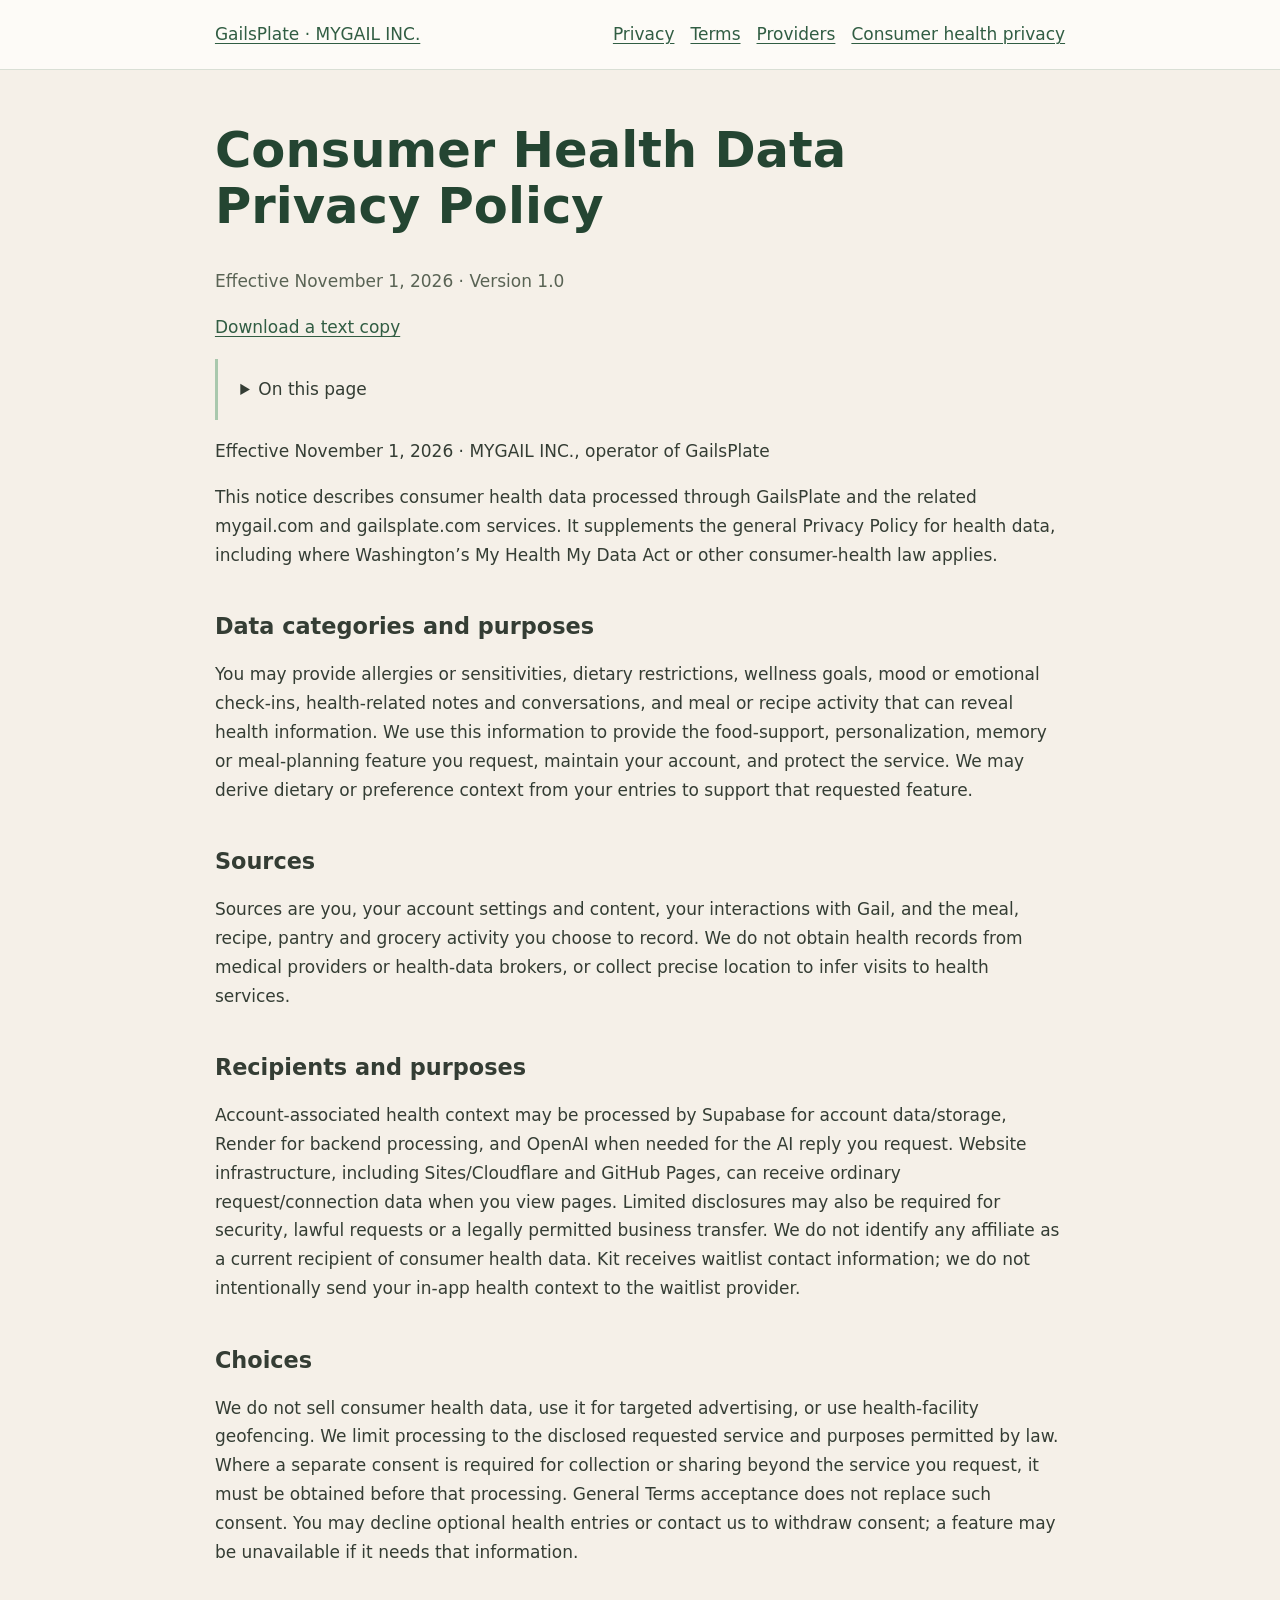
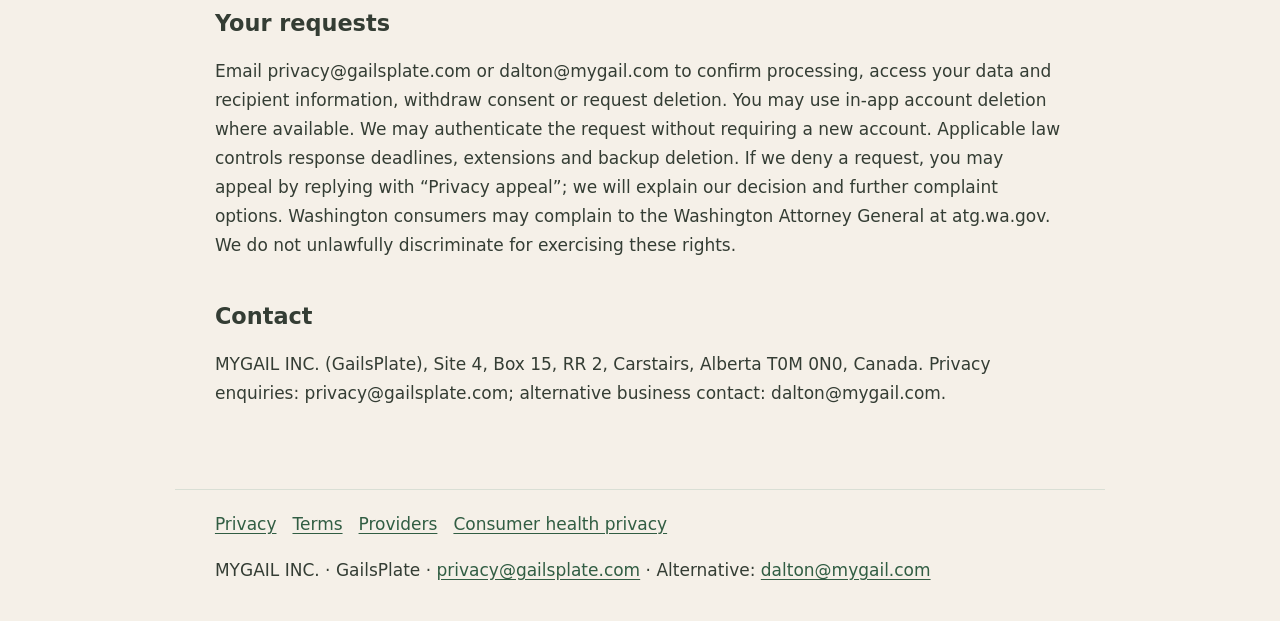
==== consumer-health-privacy/index.html @ 5f6d194d "Publish public MyGail website and November 2026 legal documents" ====
<!doctype html>
<html lang="en"><head><meta charset="utf-8"><meta name="viewport" content="width=device-width,initial-scale=1"><title>Consumer Health Data Privacy Policy | MYGAIL INC.</title><meta name="description" content="Consumer Health Data Privacy Policy for GailsPlate and MYGAIL INC. Effective November 1, 2026."><link rel="canonical" href="https://gailsplate.com/consumer-health-privacy"><link rel="stylesheet" href="/legal-publication.css"></head><body><header><div class="bar"><a href="/">GailsPlate · MYGAIL INC.</a><nav aria-label="Legal navigation"><a href="/privacy.html">Privacy</a><a href="/terms.html">Terms</a><a href="/subprocessors.html">Providers</a><a href="/consumer-health-privacy.html">Consumer health privacy</a></nav></div></header><main><h1>Consumer Health Data Privacy Policy</h1><p class="meta">Effective November 1, 2026 · Version 1.0</p><p class="downloads"><a href="/legal/2026-11-01/consumer-health-privacy.txt" download>Download a text copy</a></p><details class="contents"><summary>On this page</summary><ol><li><a href="#topic-1">Data categories and purposes</a></li><li><a href="#topic-2">Sources</a></li><li><a href="#topic-3">Recipients and purposes</a></li><li><a href="#topic-4">Choices</a></li><li><a href="#topic-5">Your requests</a></li><li><a href="#topic-6">Contact</a></li></ol></details><p>Effective November 1, 2026 · MYGAIL INC., operator of GailsPlate</p>
<p>This notice describes consumer health data processed through GailsPlate and the related mygail.com and gailsplate.com services. It supplements the general Privacy Policy for health data, including where Washington’s My Health My Data Act or other consumer-health law applies.</p>
<h2 id="topic-1">Data categories and purposes</h2>
<p>You may provide allergies or sensitivities, dietary restrictions, wellness goals, mood or emotional check-ins, health-related notes and conversations, and meal or recipe activity that can reveal health information. We use this information to provide the food-support, personalization, memory or meal-planning feature you request, maintain your account, and protect the service. We may derive dietary or preference context from your entries to support that requested feature.</p>
<h2 id="topic-2">Sources</h2>
<p>Sources are you, your account settings and content, your interactions with Gail, and the meal, recipe, pantry and grocery activity you choose to record. We do not obtain health records from medical providers or health-data brokers, or collect precise location to infer visits to health services.</p>
<h2 id="topic-3">Recipients and purposes</h2>
<p>Account-associated health context may be processed by Supabase for account data/storage, Render for backend processing, and OpenAI when needed for the AI reply you request. Website infrastructure, including Sites/Cloudflare and GitHub Pages, can receive ordinary request/connection data when you view pages. Limited disclosures may also be required for security, lawful requests or a legally permitted business transfer. We do not identify any affiliate as a current recipient of consumer health data. Kit receives waitlist contact information; we do not intentionally send your in-app health context to the waitlist provider.</p>
<h2 id="topic-4">Choices</h2>
<p>We do not sell consumer health data, use it for targeted advertising, or use health-facility geofencing. We limit processing to the disclosed requested service and purposes permitted by law. Where a separate consent is required for collection or sharing beyond the service you request, it must be obtained before that processing. General Terms acceptance does not replace such consent. You may decline optional health entries or contact us to withdraw consent; a feature may be unavailable if it needs that information.</p>
<h2 id="topic-5">Your requests</h2>
<p>Email privacy@gailsplate.com or dalton@mygail.com to confirm processing, access your data and recipient information, withdraw consent or request deletion. You may use in-app account deletion where available. We may authenticate the request without requiring a new account. Applicable law controls response deadlines, extensions and backup deletion. If we deny a request, you may appeal by replying with “Privacy appeal”; we will explain our decision and further complaint options. Washington consumers may complain to the Washington Attorney General at atg.wa.gov. We do not unlawfully discriminate for exercising these rights.</p>
<h2 id="topic-6">Contact</h2>
<p>MYGAIL INC. (GailsPlate), Site 4, Box 15, RR 2, Carstairs, Alberta T0M 0N0, Canada. Privacy enquiries: privacy@gailsplate.com; alternative business contact: dalton@mygail.com.</p></main><footer><nav aria-label="Legal navigation"><a href="/privacy.html">Privacy</a><a href="/terms.html">Terms</a><a href="/subprocessors.html">Providers</a><a href="/consumer-health-privacy.html">Consumer health privacy</a></nav><p>MYGAIL INC. · GailsPlate · <a href="mailto:privacy@gailsplate.com">privacy@gailsplate.com</a> · Alternative: <a href="mailto:dalton@mygail.com">dalton@mygail.com</a></p></footer></body></html>
---- legal-publication.css ----
*{box-sizing:border-box}html{scroll-behavior:smooth}body{margin:0;background:#f5f0e8;color:#343d34;font:17px/1.7 system-ui,-apple-system,sans-serif}a{color:#315d43;text-underline-offset:3px}a:focus-visible{outline:3px solid #315d43;outline-offset:4px}.bar,main,footer{max-width:86ch;margin:auto;padding:1.25rem clamp(1rem,4vw,2.5rem)}header{border-bottom:1px solid #d9dfd5;background:#fdfbf7}.bar{display:flex;gap:1rem;justify-content:space-between;align-items:center;flex-wrap:wrap}nav{display:flex;gap:.65rem 1rem;flex-wrap:wrap}h1{font-size:clamp(2rem,5vw,3.1rem);line-height:1.12;color:#244532}h2{margin-top:2.6rem;font-size:1.4rem;line-height:1.35;scroll-margin-top:1rem}h3{margin-top:1.8rem;font-size:1.1rem}p,li{overflow-wrap:anywhere}main{padding-bottom:4rem}.meta{color:#596354}.contents{padding:1rem 1.4rem;border-left:3px solid #a9c8ad}.contents ol{padding-left:1.3rem}footer{border-top:1px solid #d9dfd5}strong{font-weight:650}.legal-bullet{padding-left:1.25rem}.legal-bullet::before{content:'•';margin-left:-1rem;margin-right:.5rem}@media print{header,.contents,.downloads{display:none}body{background:white;color:black;font-size:11pt}main{max-width:none;padding:0}h2,h3{break-after:avoid}a{color:inherit}footer{font-size:9pt}}
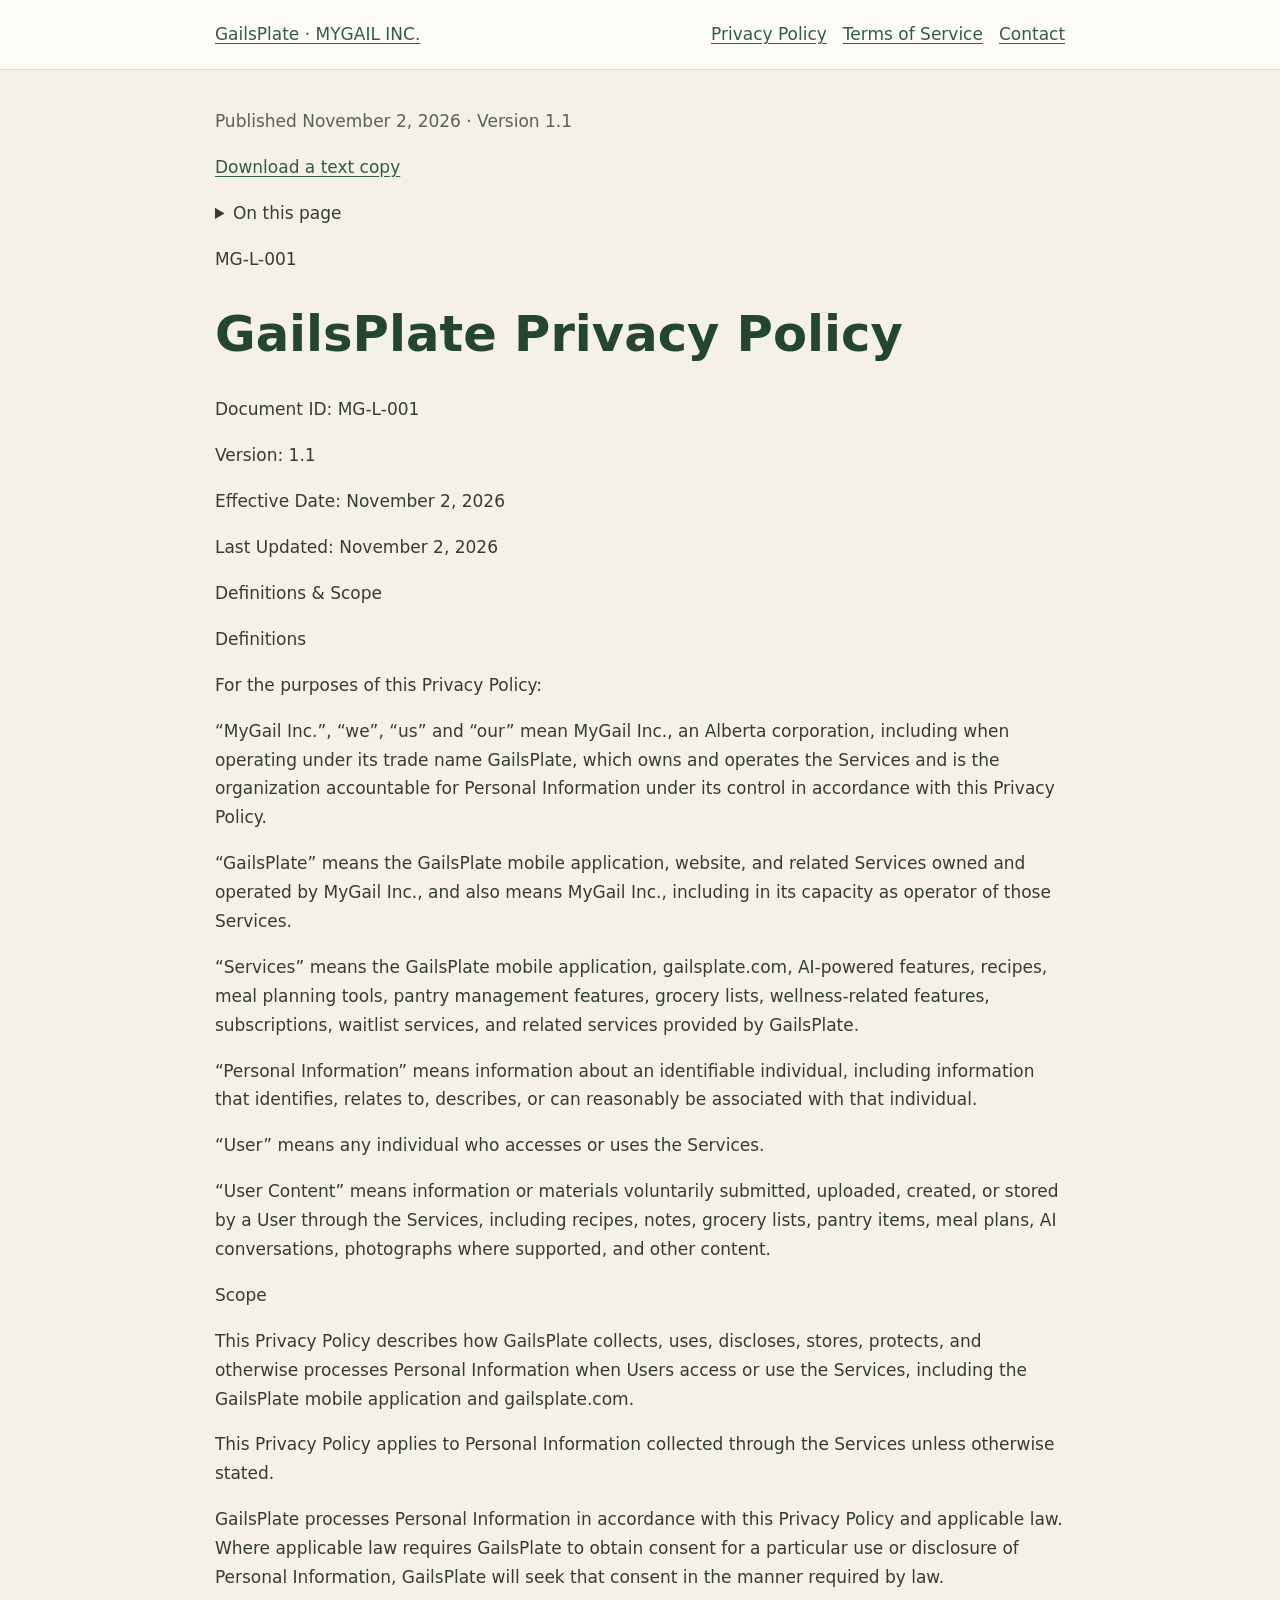
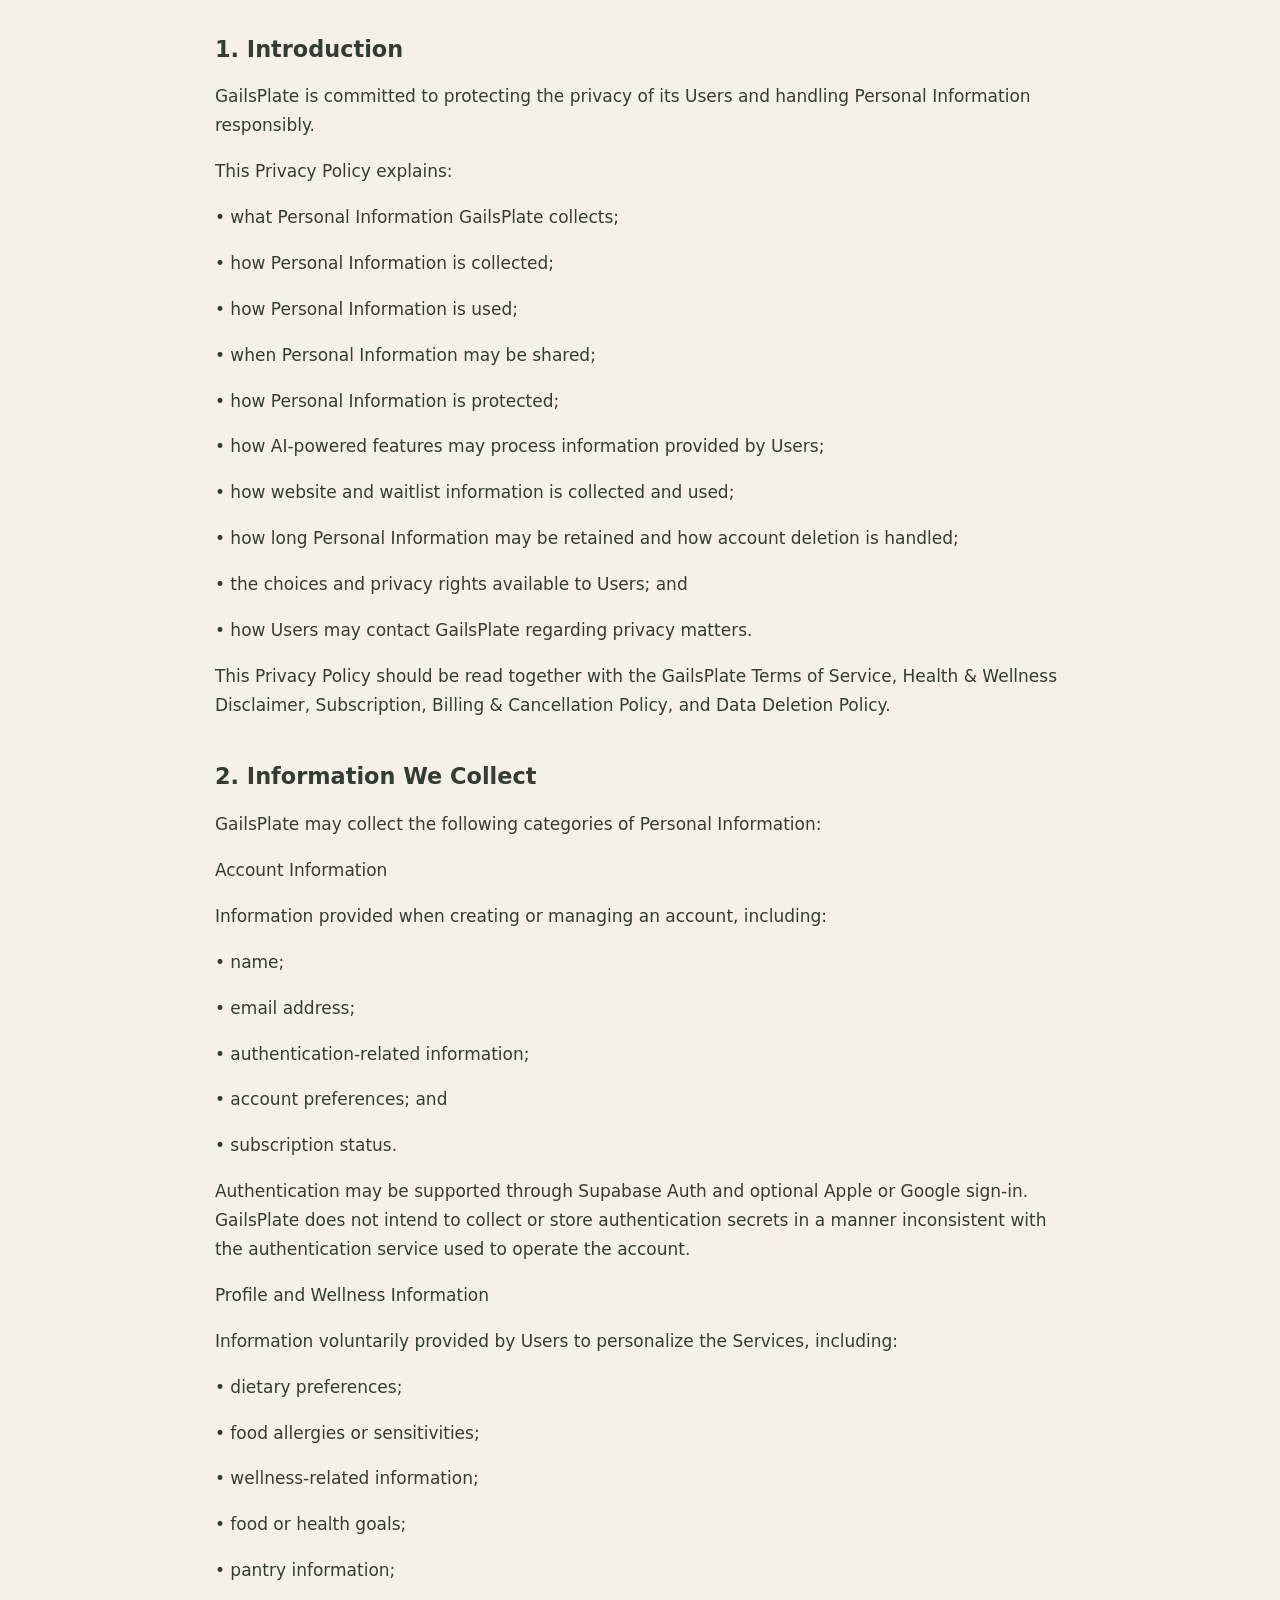
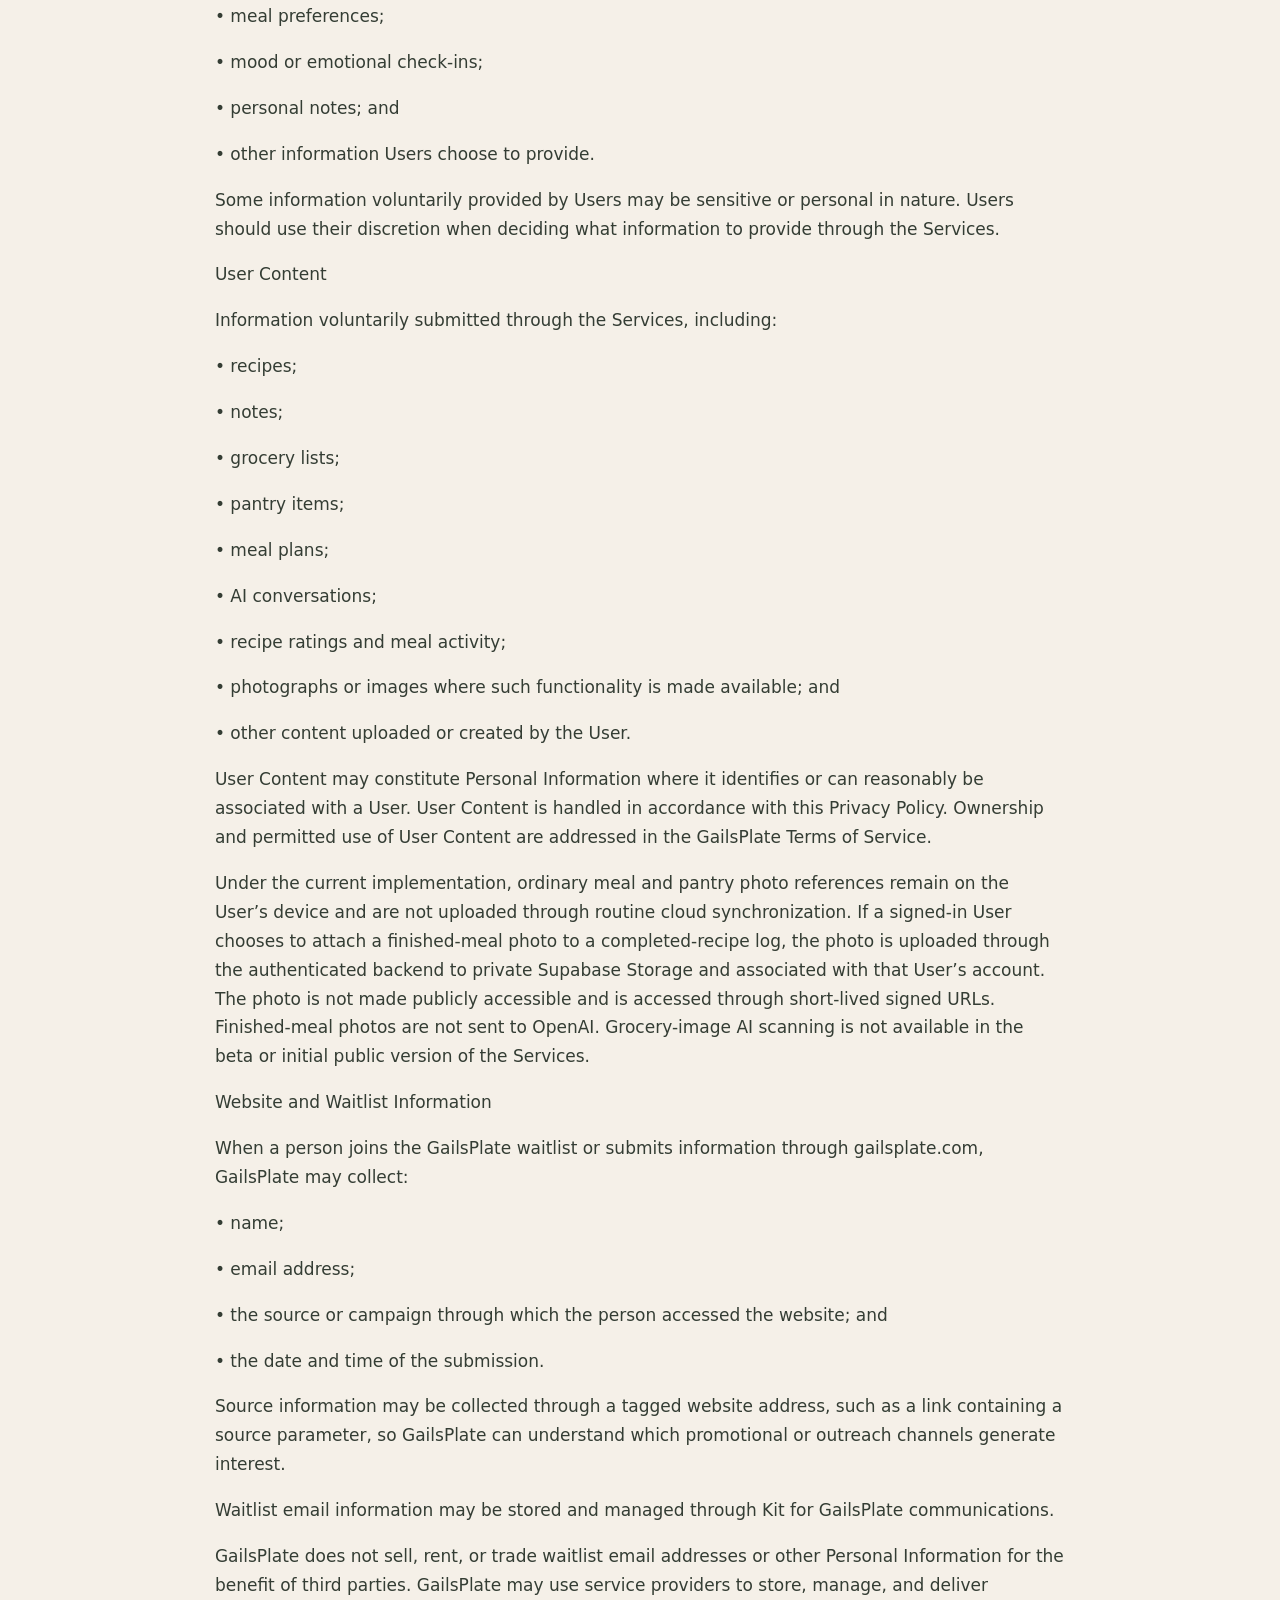
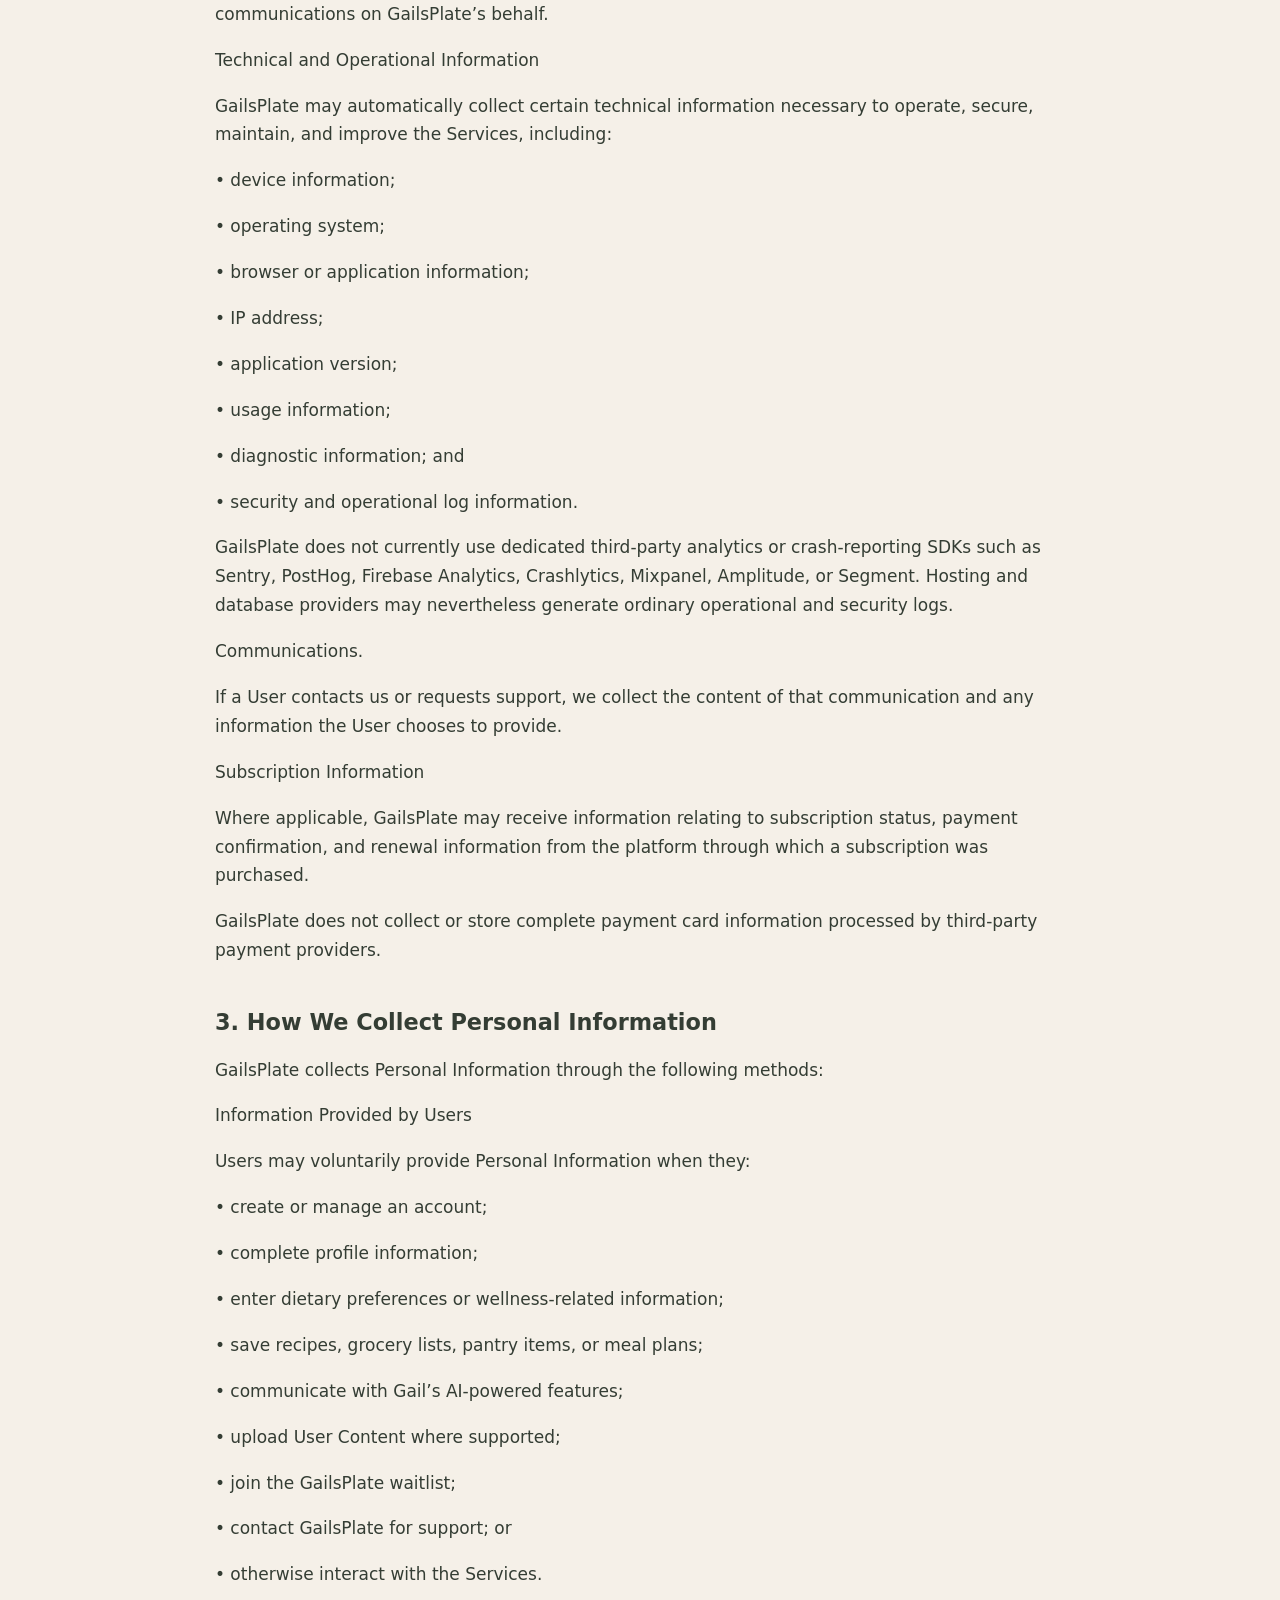
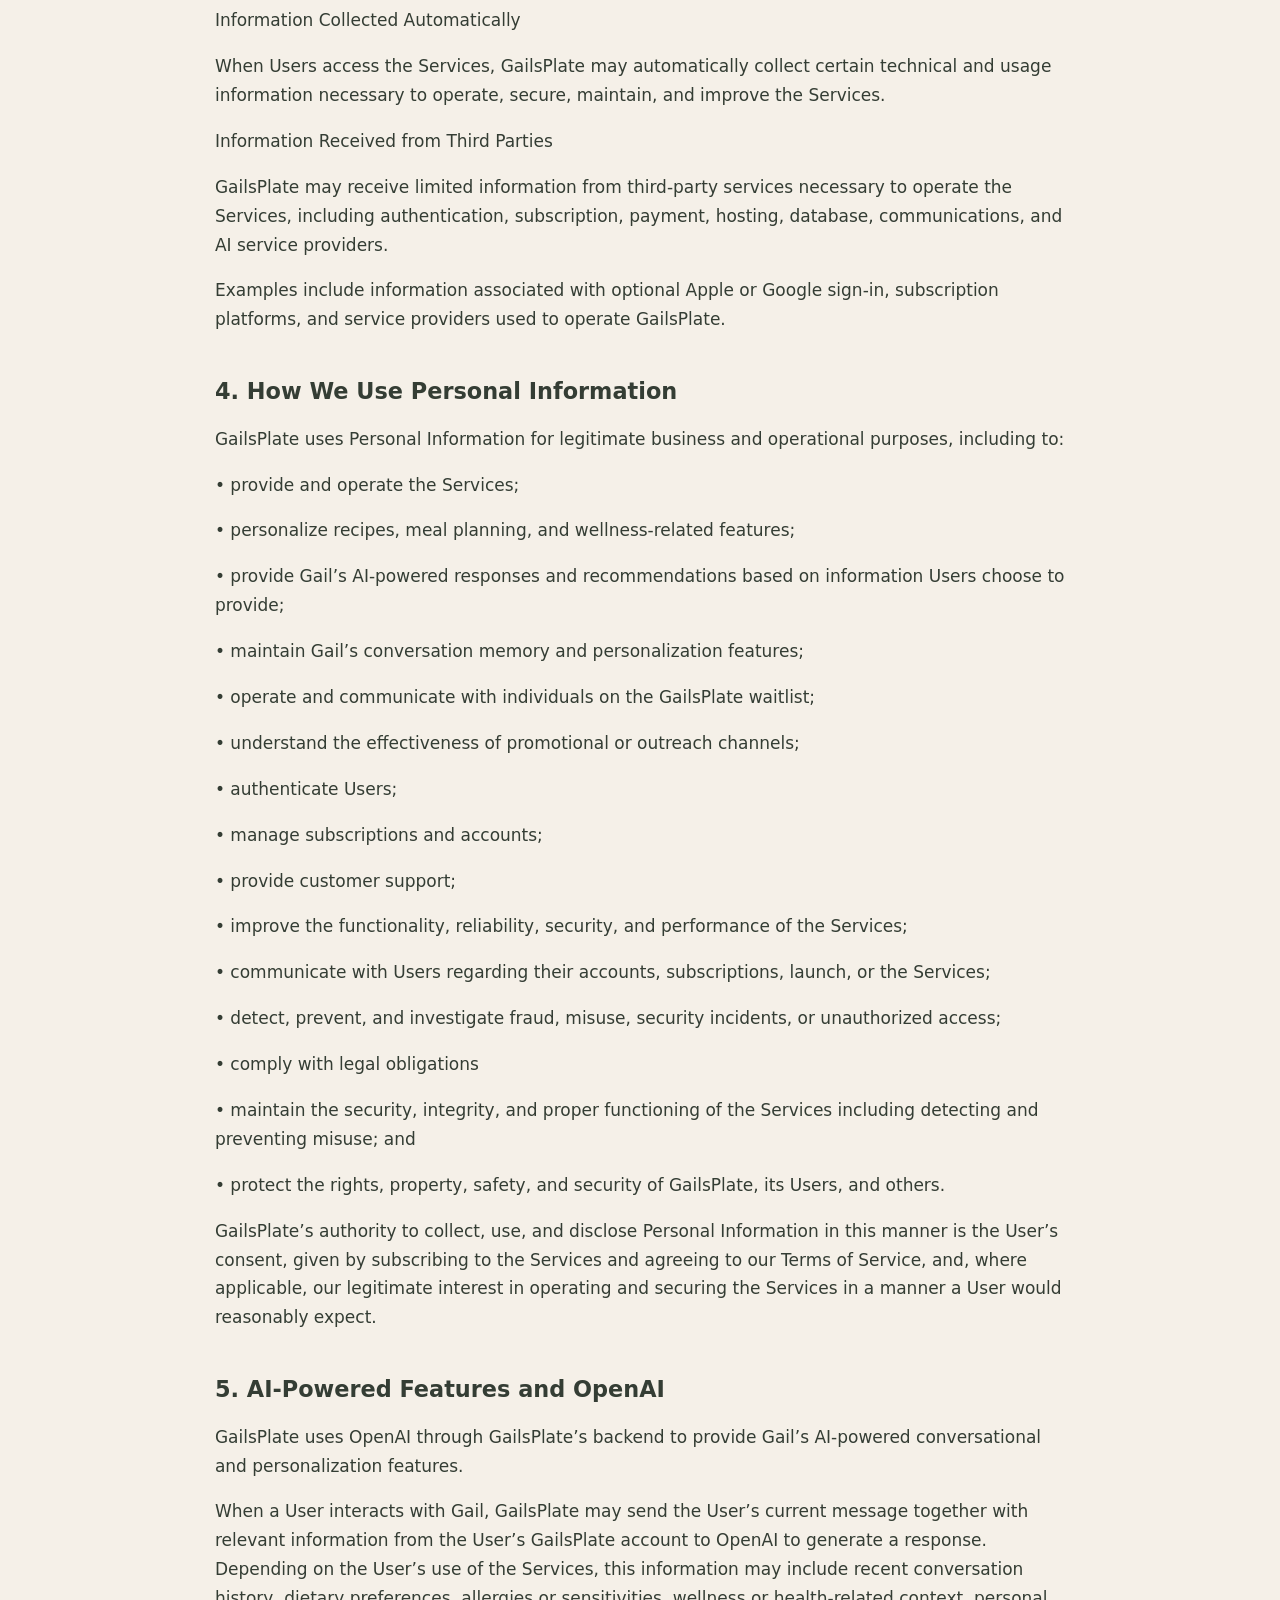
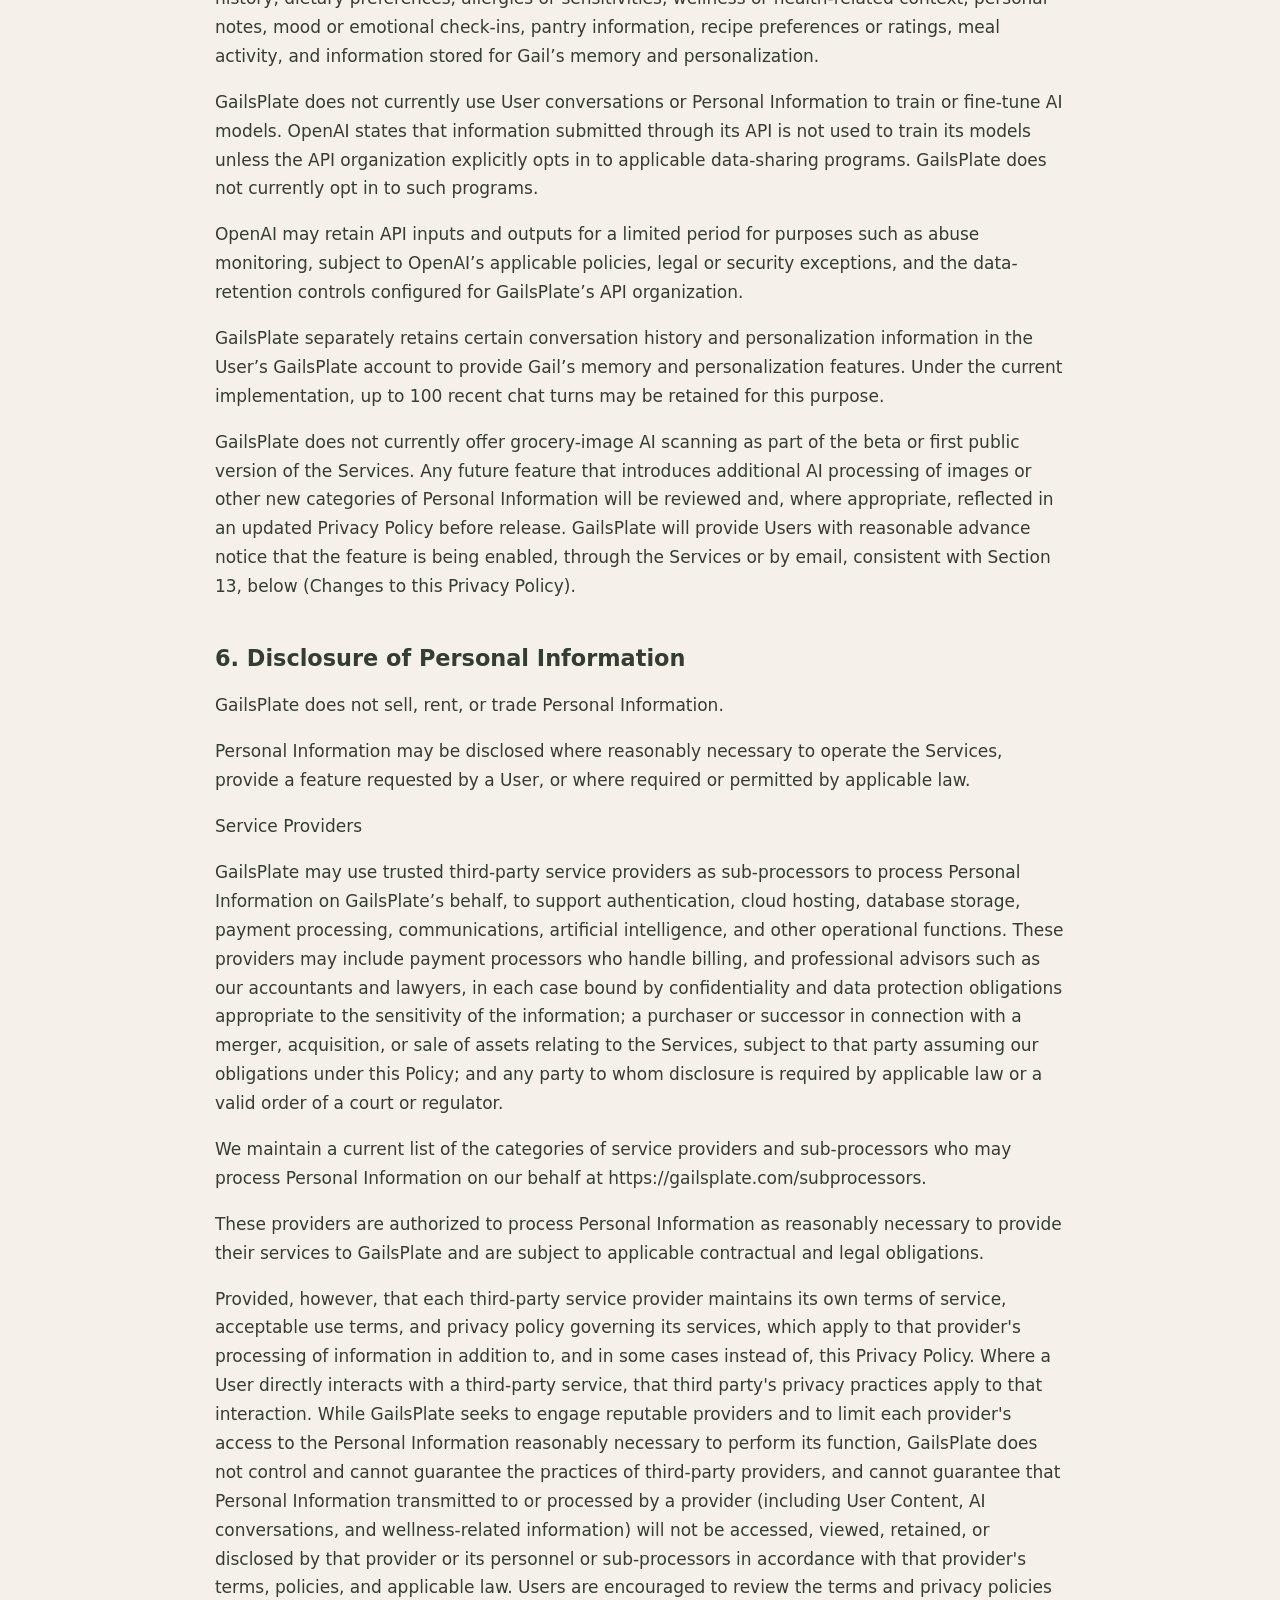
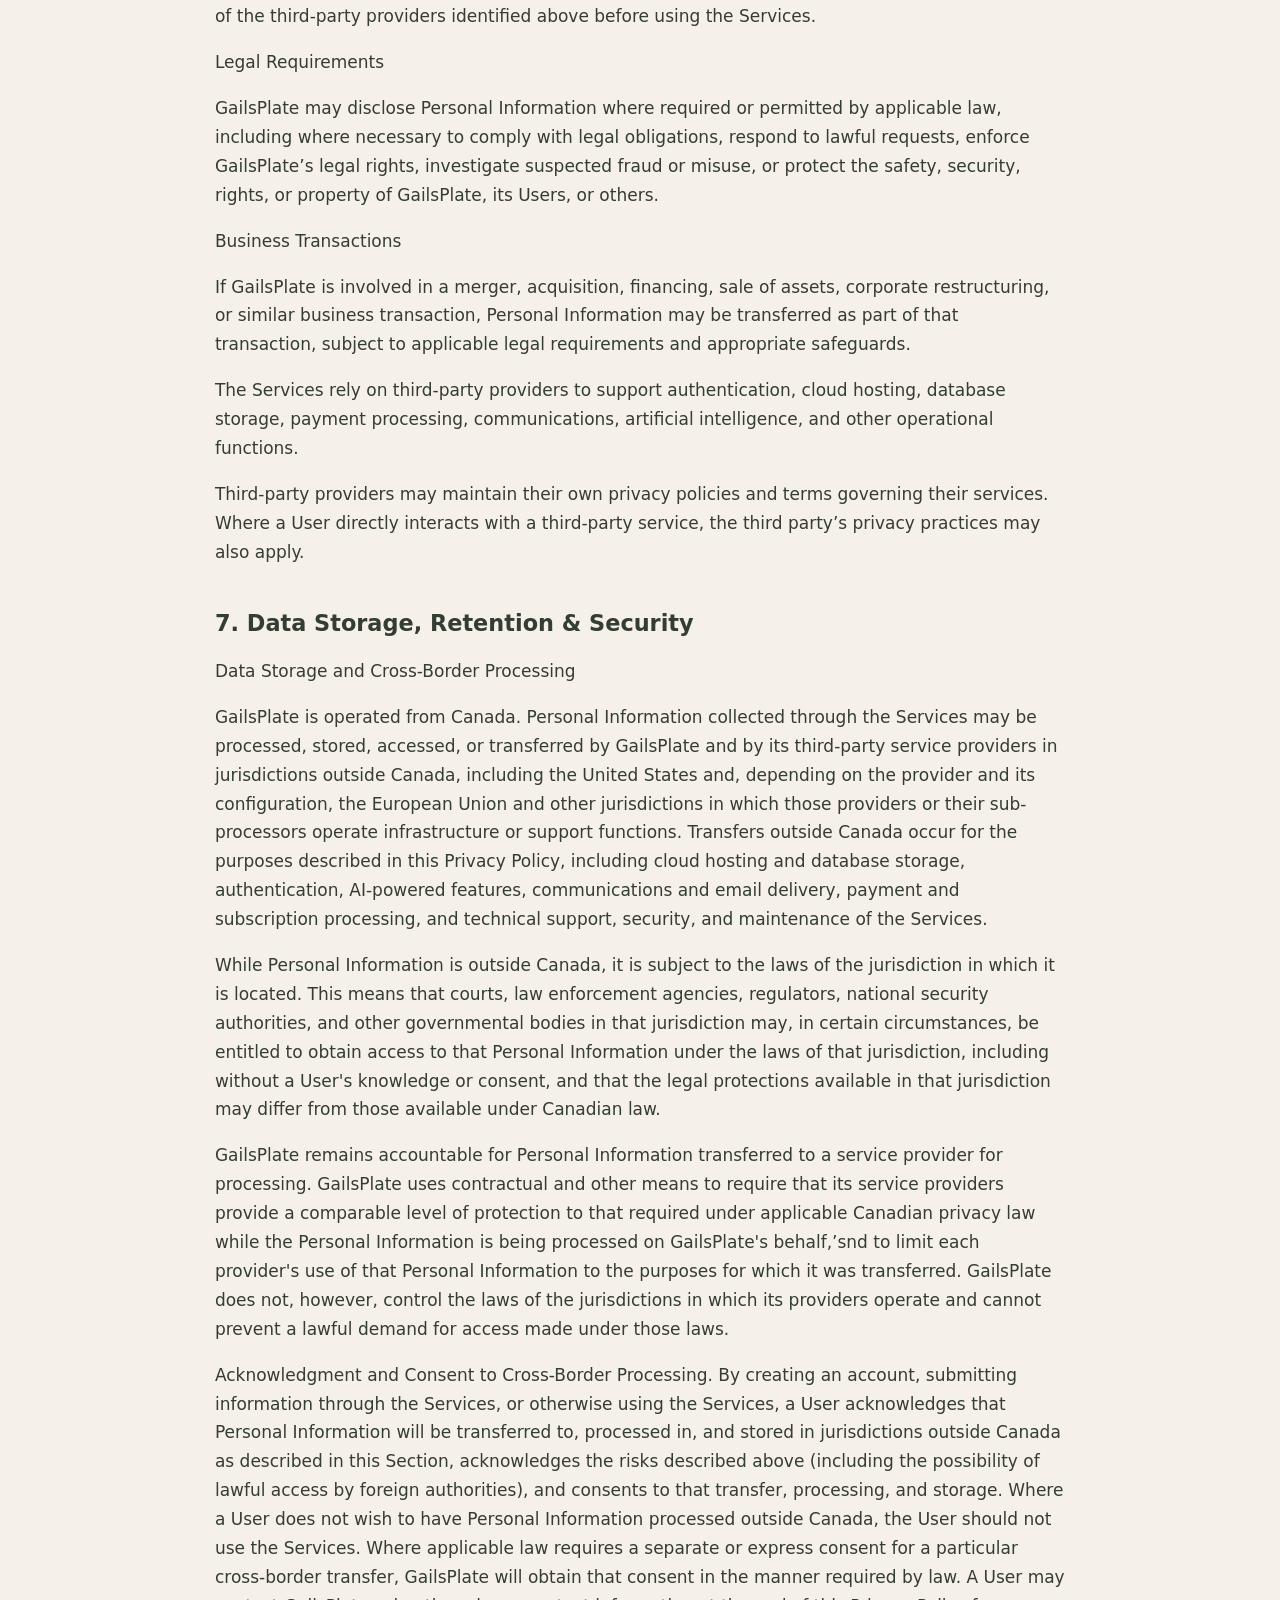
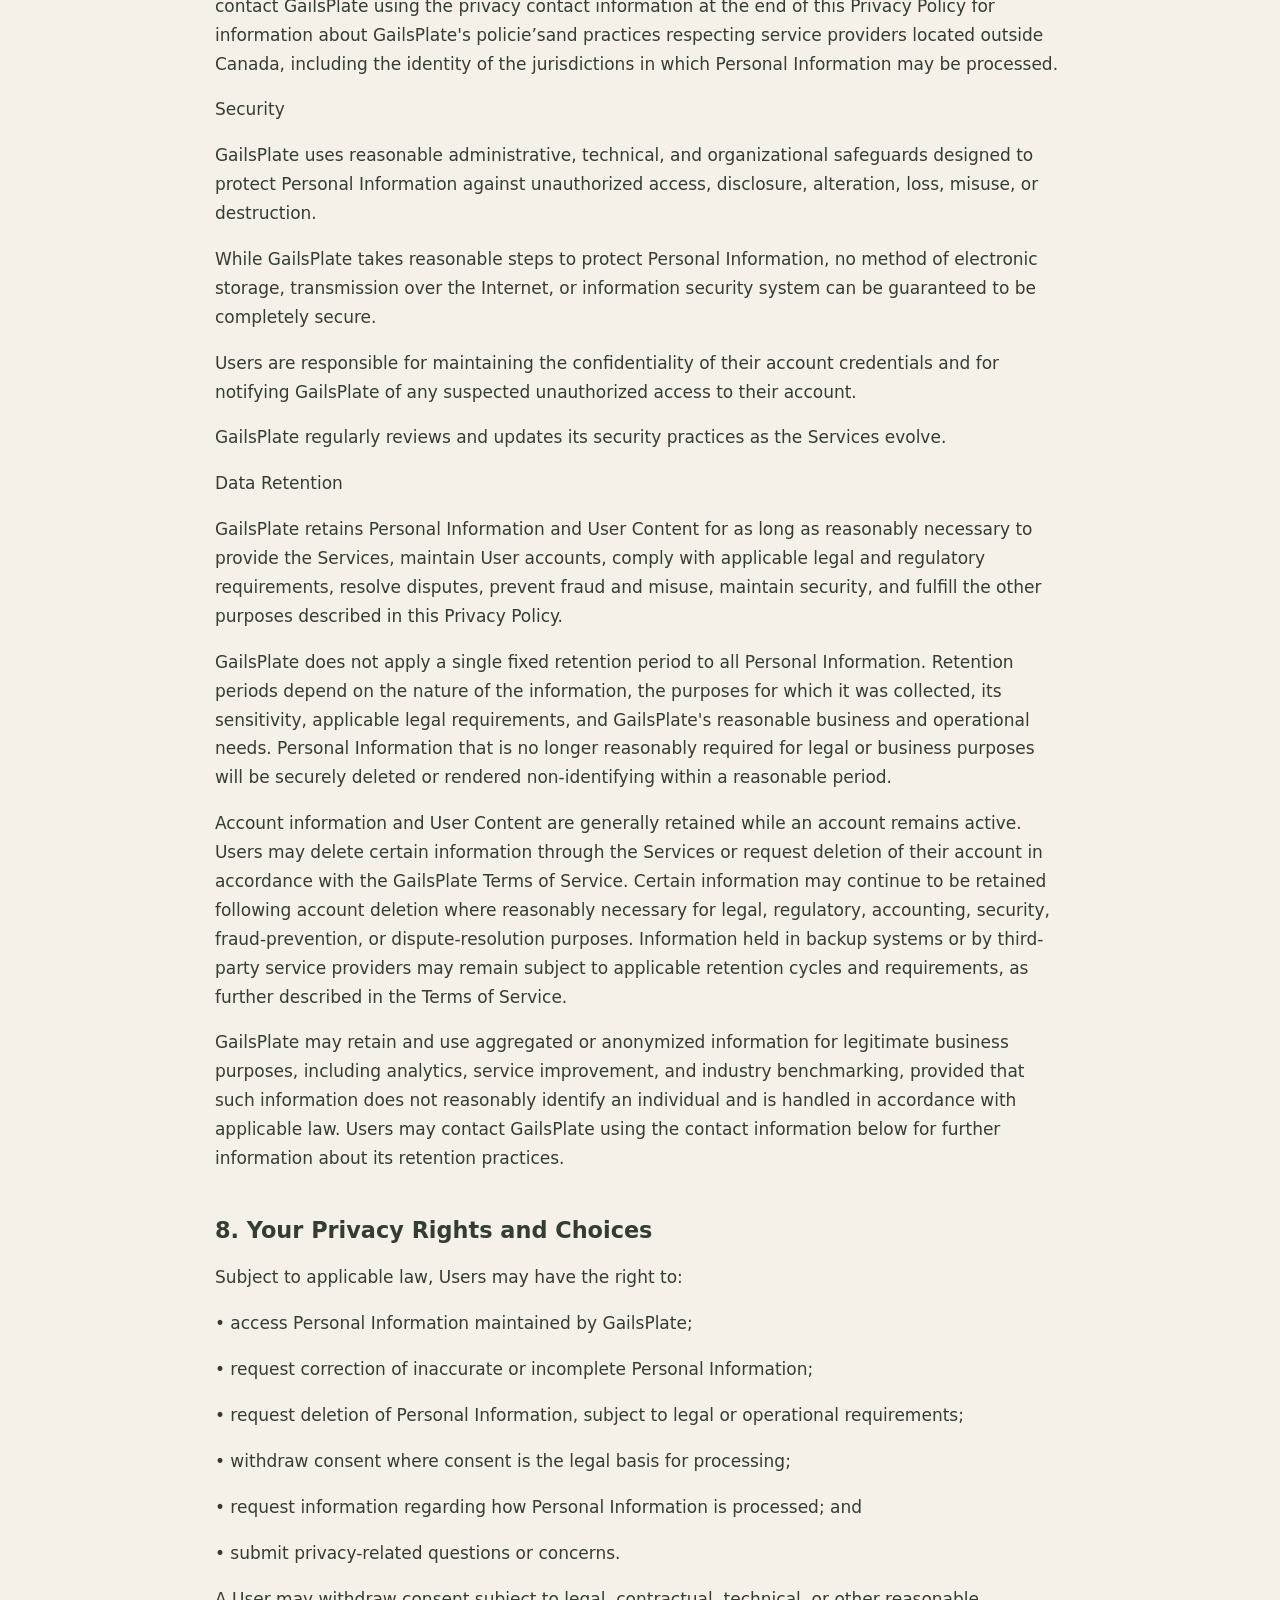
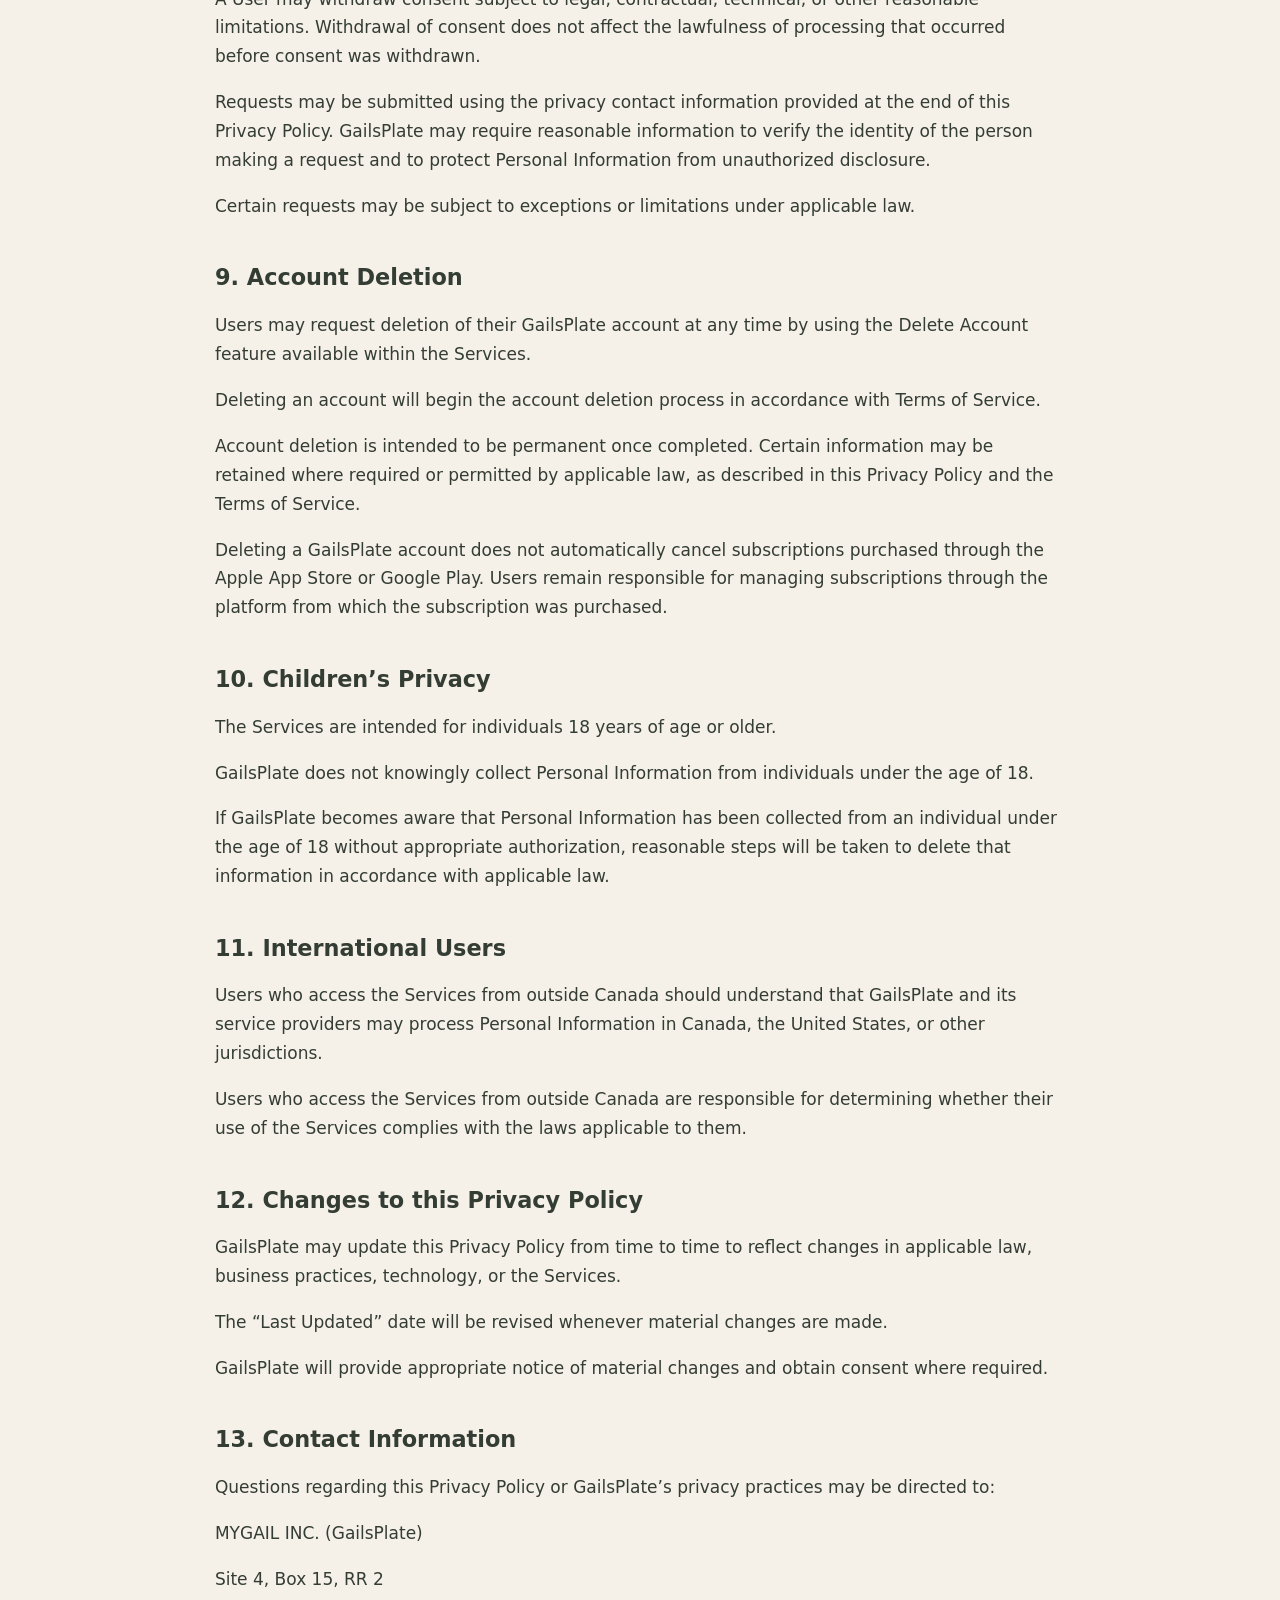
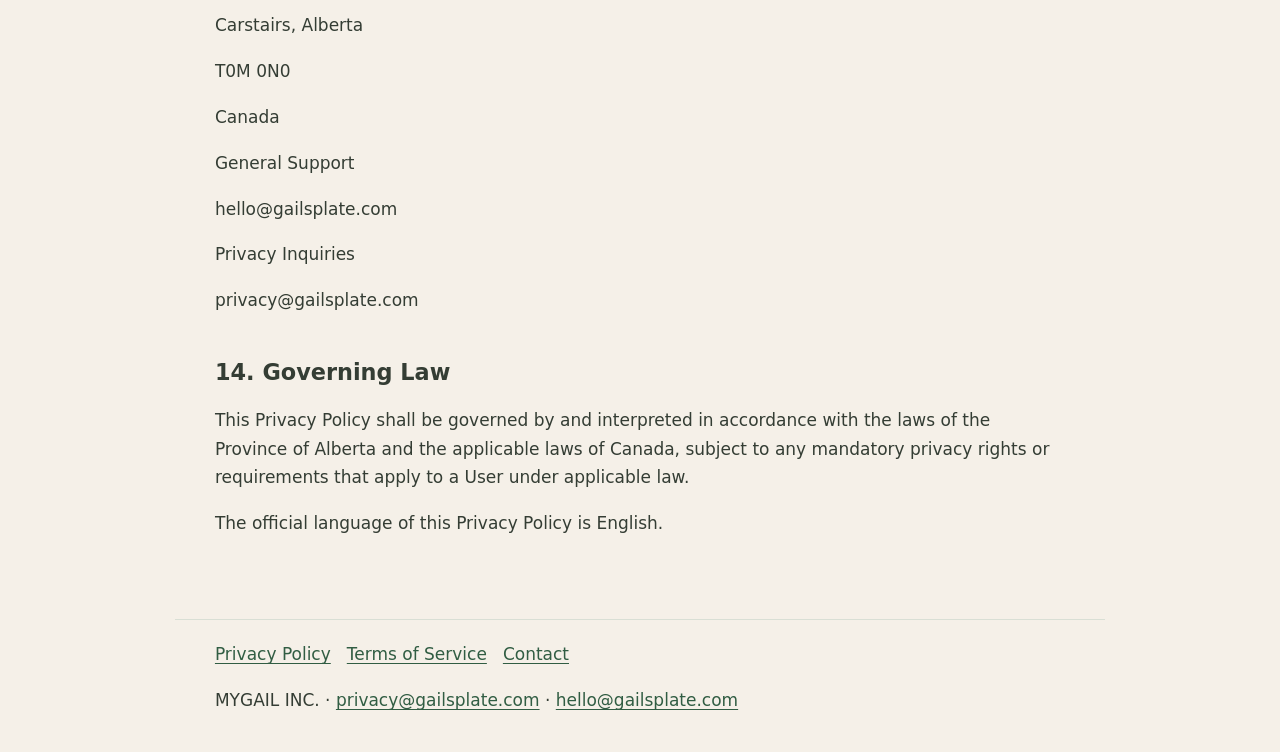
==== commit 9f848102: "Publish accepted October 31 counsel policies without added legal clauses" ====
--- a/consumer-health-privacy/index.html
+++ b/consumer-health-privacy/index.html
@@ -1,15 +1 @@
-<!doctype html>
-<html lang="en"><head><meta charset="utf-8"><meta name="viewport" content="width=device-width,initial-scale=1"><title>Consumer Health Data Privacy Policy | MYGAIL INC.</title><meta name="description" content="Consumer Health Data Privacy Policy for GailsPlate and MYGAIL INC. Effective November 1, 2026."><link rel="canonical" href="https://gailsplate.com/consumer-health-privacy"><link rel="stylesheet" href="/legal-publication.css"></head><body><header><div class="bar"><a href="/">GailsPlate · MYGAIL INC.</a><nav aria-label="Legal navigation"><a href="/privacy.html">Privacy</a><a href="/terms.html">Terms</a><a href="/subprocessors.html">Providers</a><a href="/consumer-health-privacy.html">Consumer health privacy</a></nav></div></header><main><h1>Consumer Health Data Privacy Policy</h1><p class="meta">Effective November 1, 2026 · Version 1.0</p><p class="downloads"><a href="/legal/2026-11-01/consumer-health-privacy.txt" download>Download a text copy</a></p><details class="contents"><summary>On this page</summary><ol><li><a href="#topic-1">Data categories and purposes</a></li><li><a href="#topic-2">Sources</a></li><li><a href="#topic-3">Recipients and purposes</a></li><li><a href="#topic-4">Choices</a></li><li><a href="#topic-5">Your requests</a></li><li><a href="#topic-6">Contact</a></li></ol></details><p>Effective November 1, 2026 · MYGAIL INC., operator of GailsPlate</p>
-<p>This notice describes consumer health data processed through GailsPlate and the related mygail.com and gailsplate.com services. It supplements the general Privacy Policy for health data, including where Washington’s My Health My Data Act or other consumer-health law applies.</p>
-<h2 id="topic-1">Data categories and purposes</h2>
-<p>You may provide allergies or sensitivities, dietary restrictions, wellness goals, mood or emotional check-ins, health-related notes and conversations, and meal or recipe activity that can reveal health information. We use this information to provide the food-support, personalization, memory or meal-planning feature you request, maintain your account, and protect the service. We may derive dietary or preference context from your entries to support that requested feature.</p>
-<h2 id="topic-2">Sources</h2>
-<p>Sources are you, your account settings and content, your interactions with Gail, and the meal, recipe, pantry and grocery activity you choose to record. We do not obtain health records from medical providers or health-data brokers, or collect precise location to infer visits to health services.</p>
-<h2 id="topic-3">Recipients and purposes</h2>
-<p>Account-associated health context may be processed by Supabase for account data/storage, Render for backend processing, and OpenAI when needed for the AI reply you request. Website infrastructure, including Sites/Cloudflare and GitHub Pages, can receive ordinary request/connection data when you view pages. Limited disclosures may also be required for security, lawful requests or a legally permitted business transfer. We do not identify any affiliate as a current recipient of consumer health data. Kit receives waitlist contact information; we do not intentionally send your in-app health context to the waitlist provider.</p>
-<h2 id="topic-4">Choices</h2>
-<p>We do not sell consumer health data, use it for targeted advertising, or use health-facility geofencing. We limit processing to the disclosed requested service and purposes permitted by law. Where a separate consent is required for collection or sharing beyond the service you request, it must be obtained before that processing. General Terms acceptance does not replace such consent. You may decline optional health entries or contact us to withdraw consent; a feature may be unavailable if it needs that information.</p>
-<h2 id="topic-5">Your requests</h2>
-<p>Email privacy@gailsplate.com or dalton@mygail.com to confirm processing, access your data and recipient information, withdraw consent or request deletion. You may use in-app account deletion where available. We may authenticate the request without requiring a new account. Applicable law controls response deadlines, extensions and backup deletion. If we deny a request, you may appeal by replying with “Privacy appeal”; we will explain our decision and further complaint options. Washington consumers may complain to the Washington Attorney General at atg.wa.gov. We do not unlawfully discriminate for exercising these rights.</p>
-<h2 id="topic-6">Contact</h2>
-<p>MYGAIL INC. (GailsPlate), Site 4, Box 15, RR 2, Carstairs, Alberta T0M 0N0, Canada. Privacy enquiries: privacy@gailsplate.com; alternative business contact: dalton@mygail.com.</p></main><footer><nav aria-label="Legal navigation"><a href="/privacy.html">Privacy</a><a href="/terms.html">Terms</a><a href="/subprocessors.html">Providers</a><a href="/consumer-health-privacy.html">Consumer health privacy</a></nav><p>MYGAIL INC. · GailsPlate · <a href="mailto:privacy@gailsplate.com">privacy@gailsplate.com</a> · Alternative: <a href="mailto:dalton@mygail.com">dalton@mygail.com</a></p></footer></body></html>
+<!doctype html><html lang="en"><head><meta charset="utf-8"><meta name="viewport" content="width=device-width,initial-scale=1"><meta http-equiv="refresh" content="0;url=/privacy"><meta name="robots" content="noindex"><title>Privacy Policy</title><link rel="canonical" href="https://mygail.com/privacy"></head><body><p><a href="/privacy">Read our Privacy Policy</a></p></body></html>
